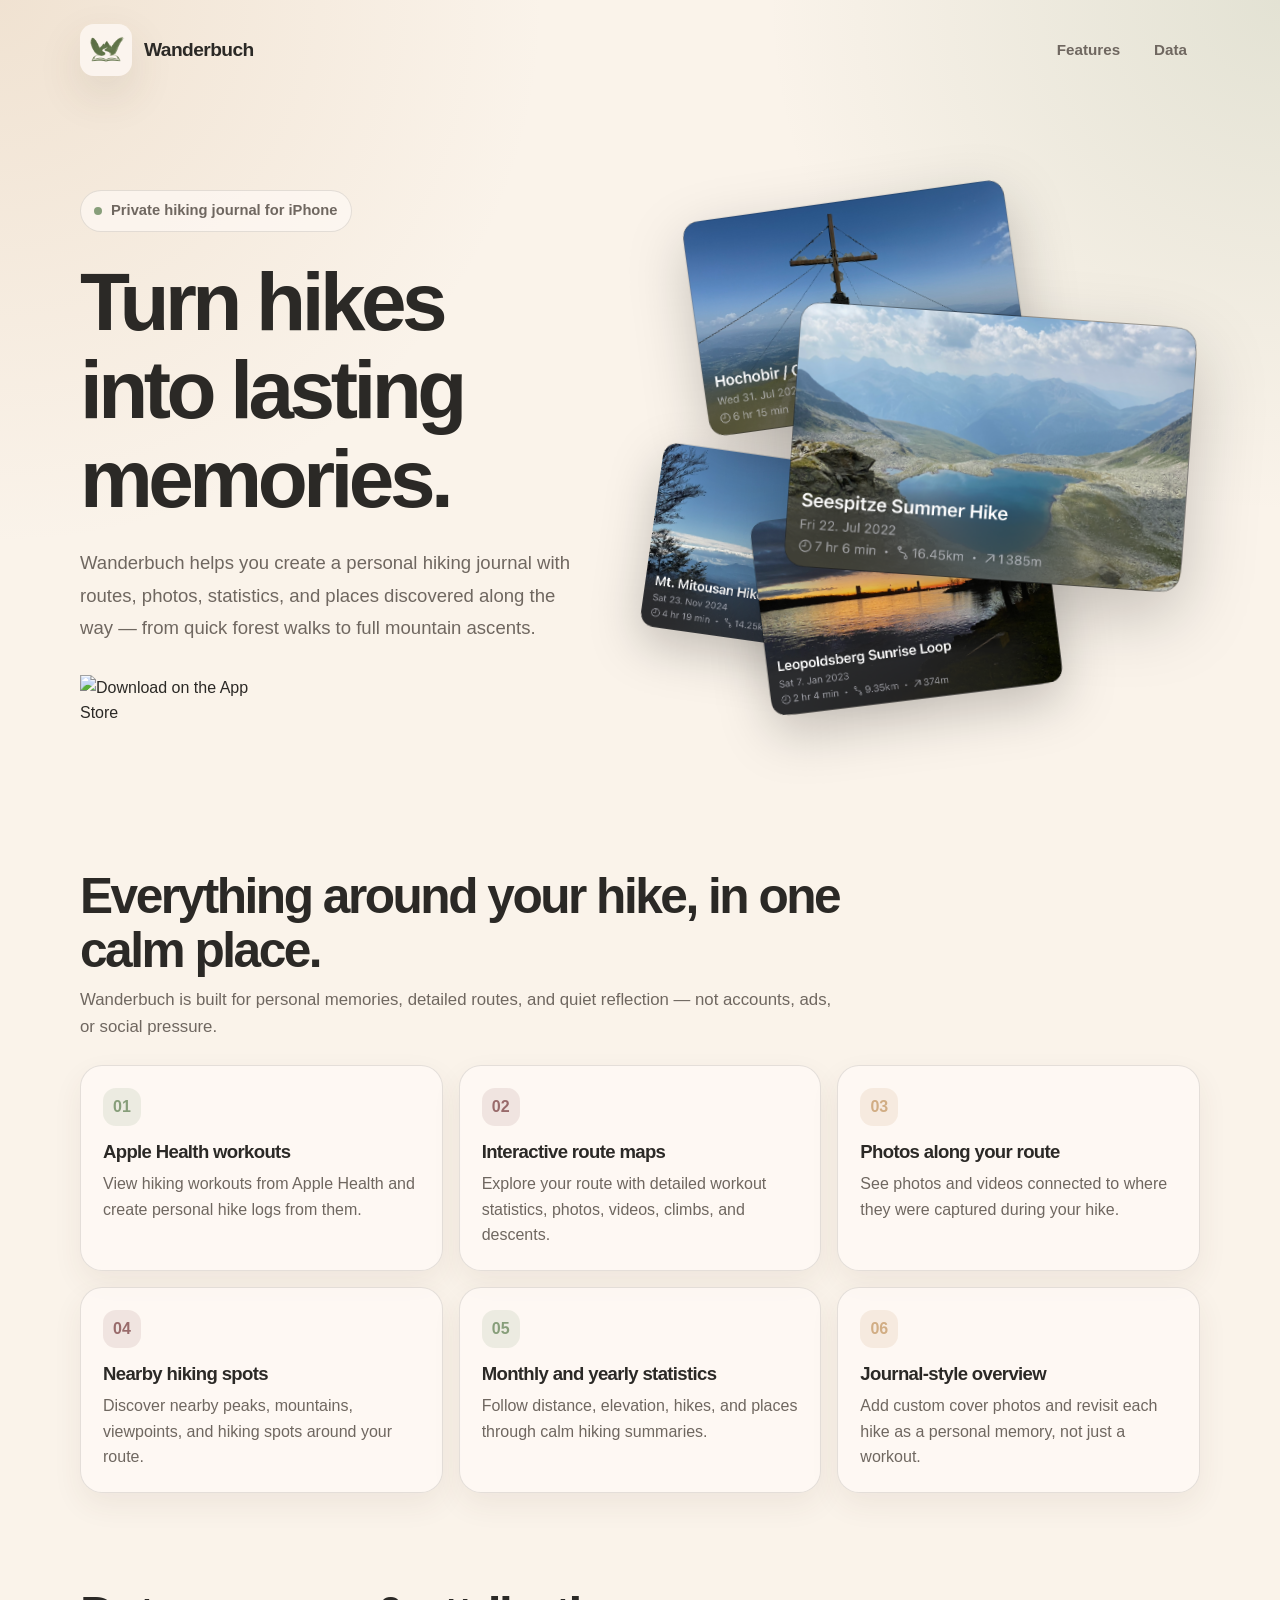
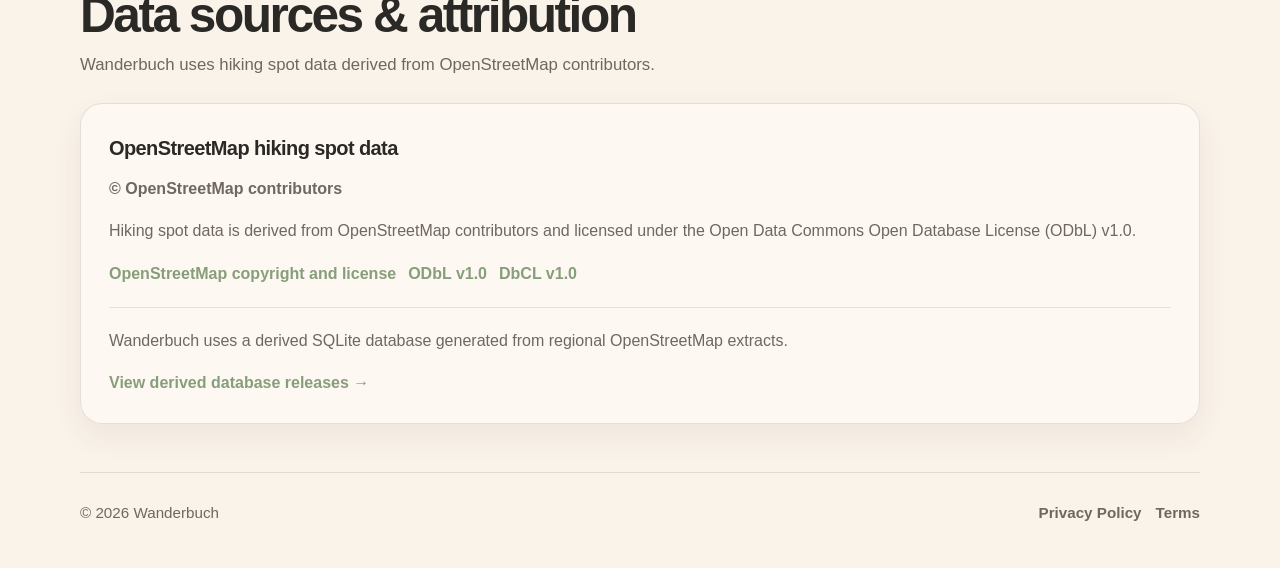
==== index.html @ 546d9553 "initial commit" ====
<!doctype html>
<html lang="en">
<head>
  <meta charset="utf-8" />

  <meta
    name="viewport"
    content="width=device-width, initial-scale=1"
  />

  <title>Wanderbuch</title>

  <meta
    name="description"
    content="Wanderbuch is a private hiking journal for routes, photos, places, and hiking statistics."
  />

  <meta
    name="theme-color"
    content="#FAF3EA"
  />

  <link
    rel="icon"
    type="image/png"
    href="assets/wb_logo.png"
  />
  <link rel="stylesheet" href="assets/shared.css" />
  <link rel="stylesheet" href="assets/index.css" />
</head>

<body>
  <div class="page">
    <header>
      <a
        class="brand"
        href="index.html"
        aria-label="Wanderbuch home"
      >
        <span class="brand-icon">
          <img
            src="assets/wb_logo.png"
            alt="Wanderbuch app icon"
          />
        </span>

        <span class="brand-name">
          Wanderbuch
        </span>
      </a>

      <nav aria-label="Main navigation">
        <a href="#features">
          Features
        </a>

        <a href="#data">
          Data
        </a>
      </nav>
    </header>

    <main>
      <section class="hero">
        <div>
          <div class="eyebrow">
            <span class="dot"></span>
            Private hiking journal for iPhone
          </div>

          <h1>
            Turn hikes into lasting memories.
          </h1>

          <p class="hero-text">
            Wanderbuch helps you create a personal hiking journal with
            routes, photos, statistics, and places discovered along
            the way — from quick forest walks to full mountain ascents.
          </p>

          <div class="actions">
            <a
              class="app-store-button"
              href="https://apps.apple.com/app/idYOUR_APP_ID"
              target="_blank"
              rel="noopener noreferrer"
              aria-label="Download Wanderbuch on the App Store"
            >
              <img
                src="https://tools.applemediaservices.com/api/badges/download-on-the-app-store/black/en-us?size=250x83"
                alt="Download on the App Store"
              />
            </a>
          </div>
        </div>

        <aside
          class="screenshot-stack"
          aria-label="Wanderbuch hike cards"
        >
          <img
            class="hike-screenshot screenshot-two"
            src="assets/hike-card-2.png"
            alt="Wanderbuch hike card"
          />

          <img
            class="hike-screenshot screenshot-four"
            src="assets/hike-card-4.png"
            alt="Wanderbuch hike card"
          />

          <img
            class="hike-screenshot screenshot-three"
            src="assets/hike-card-3.png"
            alt="Wanderbuch hike card"
          />

          <img
            class="hike-screenshot screenshot-one"
            src="assets/hike-card-1.png"
            alt="Wanderbuch hike card showing a mountain hike"
          />
        </aside>
      </section>

      <section id="features">
        <div class="section-header">
          <h2>
            Everything around your hike,
            in one calm place.
          </h2>

          <p>
            Wanderbuch is built for personal memories,
            detailed routes, and quiet reflection —
            not accounts, ads, or social pressure.
          </p>
        </div>

        <div class="features">
          <article class="feature">
            <div class="feature-label">
              01
            </div>

            <h3>
              Apple Health workouts
            </h3>

            <p>
              View hiking workouts from Apple Health
              and create personal hike logs from them.
            </p>
          </article>

          <article class="feature">
            <div class="feature-label">
              02
            </div>

            <h3>
              Interactive route maps
            </h3>

            <p>
              Explore your route with detailed workout
              statistics, photos, videos, climbs,
              and descents.
            </p>
          </article>

          <article class="feature">
            <div class="feature-label">
              03
            </div>

            <h3>
              Photos along your route
            </h3>

            <p>
              See photos and videos connected to where
              they were captured during your hike.
            </p>
          </article>

          <article class="feature">
            <div class="feature-label">
              04
            </div>

            <h3>
              Nearby hiking spots
            </h3>

            <p>
              Discover nearby peaks, mountains,
              viewpoints, and hiking spots around
              your route.
            </p>
          </article>

          <article class="feature">
            <div class="feature-label">
              05
            </div>

            <h3>
              Monthly and yearly statistics
            </h3>

            <p>
              Follow distance, elevation, hikes,
              and places through calm hiking summaries.
            </p>
          </article>

          <article class="feature">
            <div class="feature-label">
              06
            </div>

            <h3>
              Journal-style overview
            </h3>

            <p>
              Add custom cover photos and revisit each
              hike as a personal memory,
              not just a workout.
            </p>
          </article>
        </div>
      </section>

      <section id="data">
        <div class="section-header">
          <h2>
            Data sources & attribution
          </h2>

          <p>
            Wanderbuch uses hiking spot data derived
            from OpenStreetMap contributors.
          </p>
        </div>

        <div class="data-block">
          <h3>
            OpenStreetMap hiking spot data
          </h3>

          <p class="license-line">
            © OpenStreetMap contributors
          </p>

          <p>
            Hiking spot data is derived from OpenStreetMap
            contributors and licensed under the Open Data Commons
            Open Database License (ODbL) v1.0.
          </p>

          <div class="link-list">
            <a
              href="https://www.openstreetmap.org/copyright"
              target="_blank"
              rel="noopener noreferrer"
            >
              OpenStreetMap copyright and license
            </a>

            <a
              href="https://opendatacommons.org/licenses/odbl/1-0/"
              target="_blank"
              rel="noopener noreferrer"
            >
              ODbL v1.0
            </a>

            <a
              href="https://opendatacommons.org/licenses/dbcl/1-0/"
              target="_blank"
              rel="noopener noreferrer"
            >
              DbCL v1.0
            </a>
          </div>

          <div class="data-notice">
            <p>
              Wanderbuch uses a derived SQLite database generated
              from regional OpenStreetMap extracts.
            </p>

            <a
              class="text-link"
              href="https://github.com/mrumpelnik/osm-hikingspot-builder/releases"
              target="_blank"
              rel="noopener noreferrer"
            >
              View derived database releases →
            </a>
          </div>
        </div>
      </section>
    </main>

    <footer>
      <span>
        © 2026 Wanderbuch
      </span>

      <div class="footer-links">
        <a href="privacy.html">
          Privacy Policy
        </a>

        <a href="terms.html">
          Terms
        </a>
      </div>
    </footer>
  </div>
</body>
</html>
---- assets/shared.css ----
:root {
  --background: #FAF3EA;
  --card: #FFFAF7;
  --earth-green: #879E7A;
  --earth-brown: #996B6B;
  --earth-orange: #D1AD84;
  --text: #2B2926;
  --muted: #6F6760;
  --border: rgba(43, 41, 38, 0.12);
  --shadow: 0 18px 45px rgba(83, 63, 45, 0.12);
  --radius-lg: 22px;
}

@media (prefers-color-scheme: dark) {
  :root {
    --background: #202225;
    --card: #2E3033;
    --earth-green: #7D9470;
    --earth-brown: #8F7D61;
    --earth-orange: #C7A37A;
    --text: #F5EFE7;
    --muted: #C8BFB5;
    --border: rgba(245, 239, 231, 0.12);
    --shadow: 0 18px 45px rgba(0, 0, 0, 0.28);
  }
}

* {
  box-sizing: border-box;
}

body {
  margin: 0;
  font-family: -apple-system, BlinkMacSystemFont, "SF Pro Display", "Segoe UI", sans-serif;
  background:
    radial-gradient(circle at top left, rgba(209, 173, 132, 0.24), transparent 34rem),
    radial-gradient(circle at top right, rgba(135, 158, 122, 0.20), transparent 32rem),
    var(--background);
  color: var(--text);
}

a {
  color: inherit;
}

header {
  display: flex;
  align-items: center;
  justify-content: space-between;
  gap: 20px;
  padding: 24px 0;
}

.brand {
  display: flex;
  align-items: center;
  gap: 12px;
  text-decoration: none;
}

.brand-icon {
  width: 52px;
  height: 52px;
  display: grid;
  place-items: center;
  border-radius: 14px;
  background: rgba(255, 250, 247, 0.72);
  box-shadow: var(--shadow);
  overflow: hidden;
}

.brand-icon img {
  width: 100%;
  height: 100%;
  object-fit: contain;
  transform: scale(1.26);
  display: block;
}

.brand-name {
  font-size: 1.2rem;
  font-weight: 750;
  letter-spacing: -0.03em;
}

nav a {
  padding: 9px 13px;
  border-radius: 999px;
  color: var(--muted);
  text-decoration: none;
  font-weight: 600;
  font-size: 0.95rem;
}

nav a:hover {
  background: rgba(135, 158, 122, 0.14);
  color: var(--text);
}

footer {
  display: flex;
  justify-content: space-between;
  align-items: center;
  gap: 16px;
  padding: 28px 0 42px;
  border-top: 1px solid var(--border);
  color: var(--muted);
  font-size: 0.95rem;
}

.footer-links {
  display: flex;
  gap: 14px;
  flex-wrap: wrap;
}

.footer-links a {
  color: var(--muted);
  text-decoration: none;
  font-weight: 600;
}

.footer-links a:hover {
  color: var(--text);
}

@media (prefers-color-scheme: dark) {
  .brand-icon {
    background: rgba(46, 48, 51, 0.72);
  }
}

@media (max-width: 640px) {
  footer {
    flex-direction: column;
    align-items: flex-start;
  }
}
---- assets/index.css ----
html {
  scroll-behavior: smooth;
}

body {
  line-height: 1.6;
}

.page {
  width: min(1120px, calc(100% - 32px));
  margin: 0 auto;
}

nav {
  display: flex;
  gap: 8px;
  align-items: center;
}

.hero {
  display: grid;
  grid-template-columns: 0.95fr 1.05fr;
  gap: 56px;
  align-items: center;
  min-height: 720px;
  padding: 58px 0 64px;
}

.eyebrow {
  display: inline-flex;
  align-items: center;
  gap: 9px;
  padding: 8px 13px;
  border: 1px solid var(--border);
  border-radius: 999px;
  background: rgba(255, 250, 247, 0.62);
  color: var(--muted);
  font-size: 0.92rem;
  font-weight: 650;
}

.dot {
  width: 8px;
  height: 8px;
  border-radius: 999px;
  background: var(--earth-green);
}

h1 {
  max-width: 720px;
  margin: 26px 0 24px;
  font-size: clamp(3rem, 6.4vw, 5.35rem);
  line-height: 1.08;
  letter-spacing: -0.055em;
  font-weight: 800;
}

.hero-text {
  max-width: 620px;
  margin: 0;
  color: var(--muted);
  font-size: 1.16rem;
  line-height: 1.75;
}

.actions {
  display: flex;
  flex-wrap: wrap;
  gap: 12px;
  margin-top: 30px;
}

.app-store-button {
  display: inline-flex;
  align-items: center;
  justify-content: center;
  text-decoration: none;
  transition: transform 160ms ease;
}

.app-store-button:hover {
  transform: translateY(-2px);
}

.app-store-button img {
  width: 170px;
  height: auto;
  display: block;
}

.screenshot-stack {
  position: relative;
  width: 100%;
  min-height: 600px;
  background: transparent;
  isolation: isolate;
}

.hike-screenshot {
  position: absolute;
  display: block;
  width: min(75%, 500px);
  height: auto;
  object-fit: contain;
  background: transparent;
  opacity: 1;
  filter: drop-shadow(0 24px 34px rgba(0, 0, 0, 0.22));
  transform-origin: center center;
  user-select: none;
  -webkit-user-drag: none;
}

.screenshot-one {
  z-index: 5;
  right: 0%;
  top: 25%;
  transform: rotate(4deg) scale(1.03);
}

.screenshot-two {
  z-index: 3;
  right: 24%;
  top: 2%;
  transform: rotate(-8deg) scale(0.84);
}

.screenshot-three {
  z-index: 4;
  right: 15%;
  top: 51%;
  transform: rotate(-7deg) scale(0.76);
}

.screenshot-four {
  z-index: 2;
  right: 36%;
  top: 43%;
  transform: rotate(8deg) scale(0.72);
}

section {
  padding: 48px 0;
}

.section-header {
  max-width: 760px;
  margin-bottom: 24px;
}

.section-header h2 {
  margin: 0 0 10px;
  font-size: clamp(2rem, 4vw, 3.1rem);
  line-height: 1.08;
  letter-spacing: -0.05em;
}

.section-header p {
  margin: 0;
  color: var(--muted);
  font-size: 1.05rem;
}

.features {
  display: grid;
  grid-template-columns: repeat(3, 1fr);
  gap: 16px;
}

.feature {
  padding: 22px;
  border-radius: var(--radius-lg);
  background: rgba(255, 250, 247, 0.72);
  border: 1px solid var(--border);
  box-shadow: 0 12px 30px rgba(83, 63, 45, 0.07);
}

.feature-label {
  width: 38px;
  height: 38px;
  display: grid;
  place-items: center;
  margin-bottom: 14px;
  border-radius: 13px;
  background: rgba(135, 158, 122, 0.15);
  color: var(--earth-green);
  font-weight: 800;
}

.feature:nth-child(2n) .feature-label {
  background: rgba(153, 107, 107, 0.14);
  color: var(--earth-brown);
}

.feature:nth-child(3n) .feature-label {
  background: rgba(209, 173, 132, 0.18);
  color: var(--earth-orange);
}

.feature h3 {
  margin: 0 0 8px;
  font-size: 1.16rem;
  line-height: 1.25;
  letter-spacing: -0.035em;
}

.feature p {
  margin: 0;
  color: var(--muted);
}

.data-block {
  padding: 28px;
  border-radius: var(--radius-lg);
  background: rgba(255, 250, 247, 0.72);
  border: 1px solid var(--border);
  box-shadow: 0 12px 30px rgba(83, 63, 45, 0.07);
}

.data-block h3 {
  margin: 0 0 12px;
  font-size: 1.25rem;
  letter-spacing: -0.03em;
}

.data-block p {
  margin: 0 0 16px;
  color: var(--muted);
}

.data-notice {
  margin-top: 20px;
  padding-top: 20px;
  border-top: 1px solid var(--border);
}

.license-line {
  font-weight: 650;
  color: var(--text);
}

.link-list {
  display: flex;
  flex-wrap: wrap;
  gap: 12px;
  margin-top: 18px;
}

.link-list a,
.text-link {
  color: var(--earth-green);
  text-decoration: none;
  font-weight: 700;
}

.link-list a:hover,
.text-link:hover {
  opacity: 0.8;
}

@media (prefers-color-scheme: dark) {
  .eyebrow,
  .feature,
  .data-block {
    background: rgba(46, 48, 51, 0.72);
  }
}

@media (max-width: 900px) {
  .hero {
    grid-template-columns: 1fr;
    min-height: auto;
    padding-top: 38px;
  }

  .screenshot-stack {
    min-height: 560px;
  }

  .features {
    grid-template-columns: repeat(2, 1fr);
  }
}

@media (max-width: 640px) {
  .page {
    width: min(100% - 24px, 1080px);
  }

  header {
    align-items: flex-start;
  }

  nav {
    display: none;
  }

  h1 {
    font-size: clamp(3rem, 14vw, 4.4rem);
    line-height: 1.06;
  }

  .hero {
    gap: 32px;
  }

  .screenshot-stack {
    min-height: 460px;
  }

  .hike-screenshot {
    width: 82%;
  }

  .screenshot-one {
    right: 0%;
    top: 22%;
    transform: rotate(4deg) scale(1);
  }

  .screenshot-two {
    right: 22%;
    top: 4%;
    transform: rotate(-8deg) scale(0.82);
  }

  .screenshot-three {
    right: 10%;
    top: 49%;
    transform: rotate(-7deg) scale(0.74);
  }

  .screenshot-four {
    right: 33%;
    top: 43%;
    transform: rotate(8deg) scale(0.7);
  }

  .features {
    grid-template-columns: 1fr;
  }
}
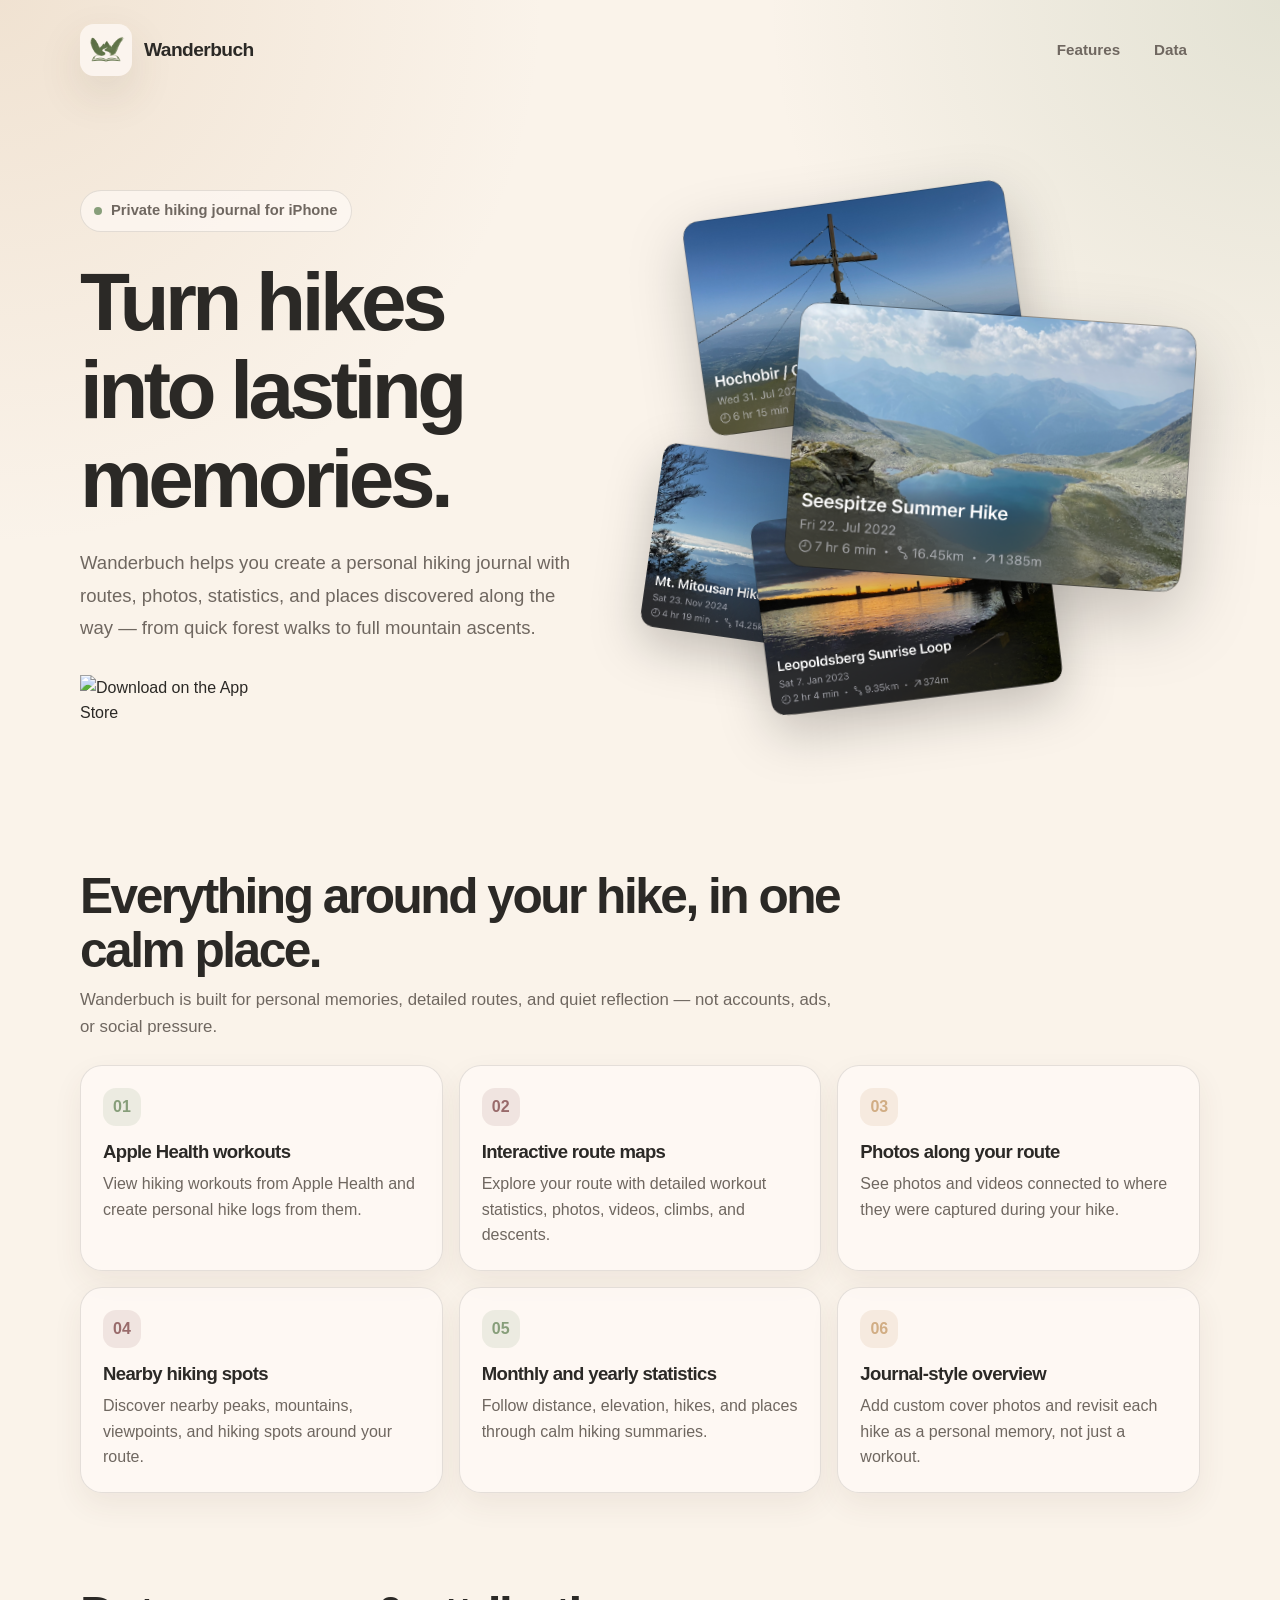
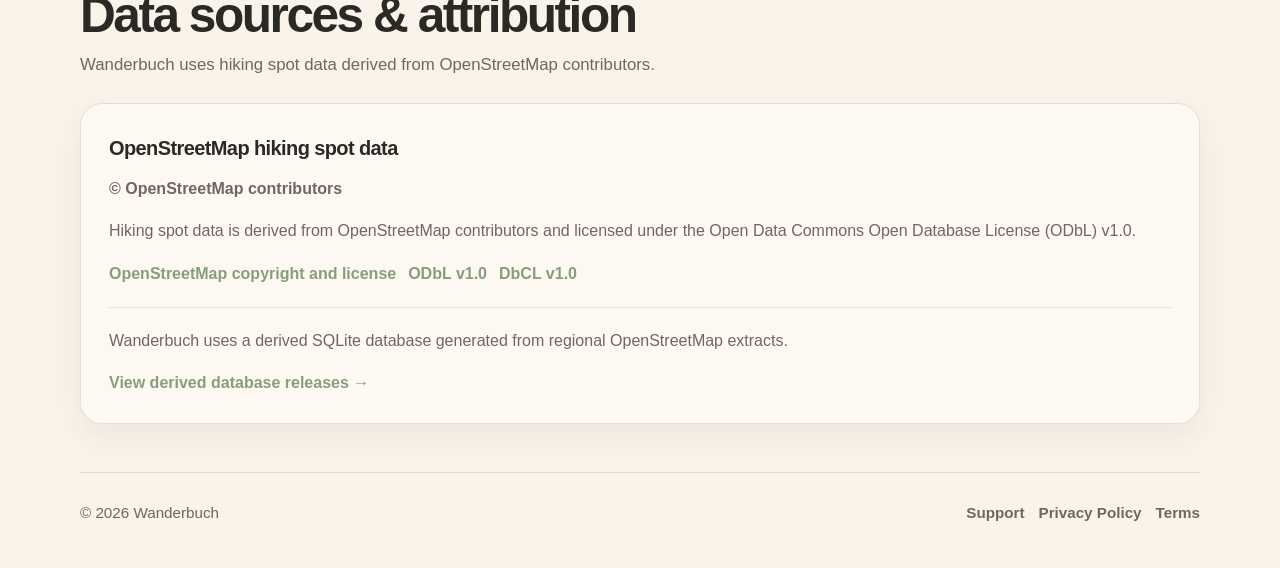
==== commit 15a38fb4: "Add support page" ====
--- a/index.html
+++ b/index.html
@@ -312,6 +312,10 @@
       </span>
 
       <div class="footer-links">
+        <a href="support.html">
+          Support
+        </a>
+
         <a href="privacy.html">
           Privacy Policy
         </a>
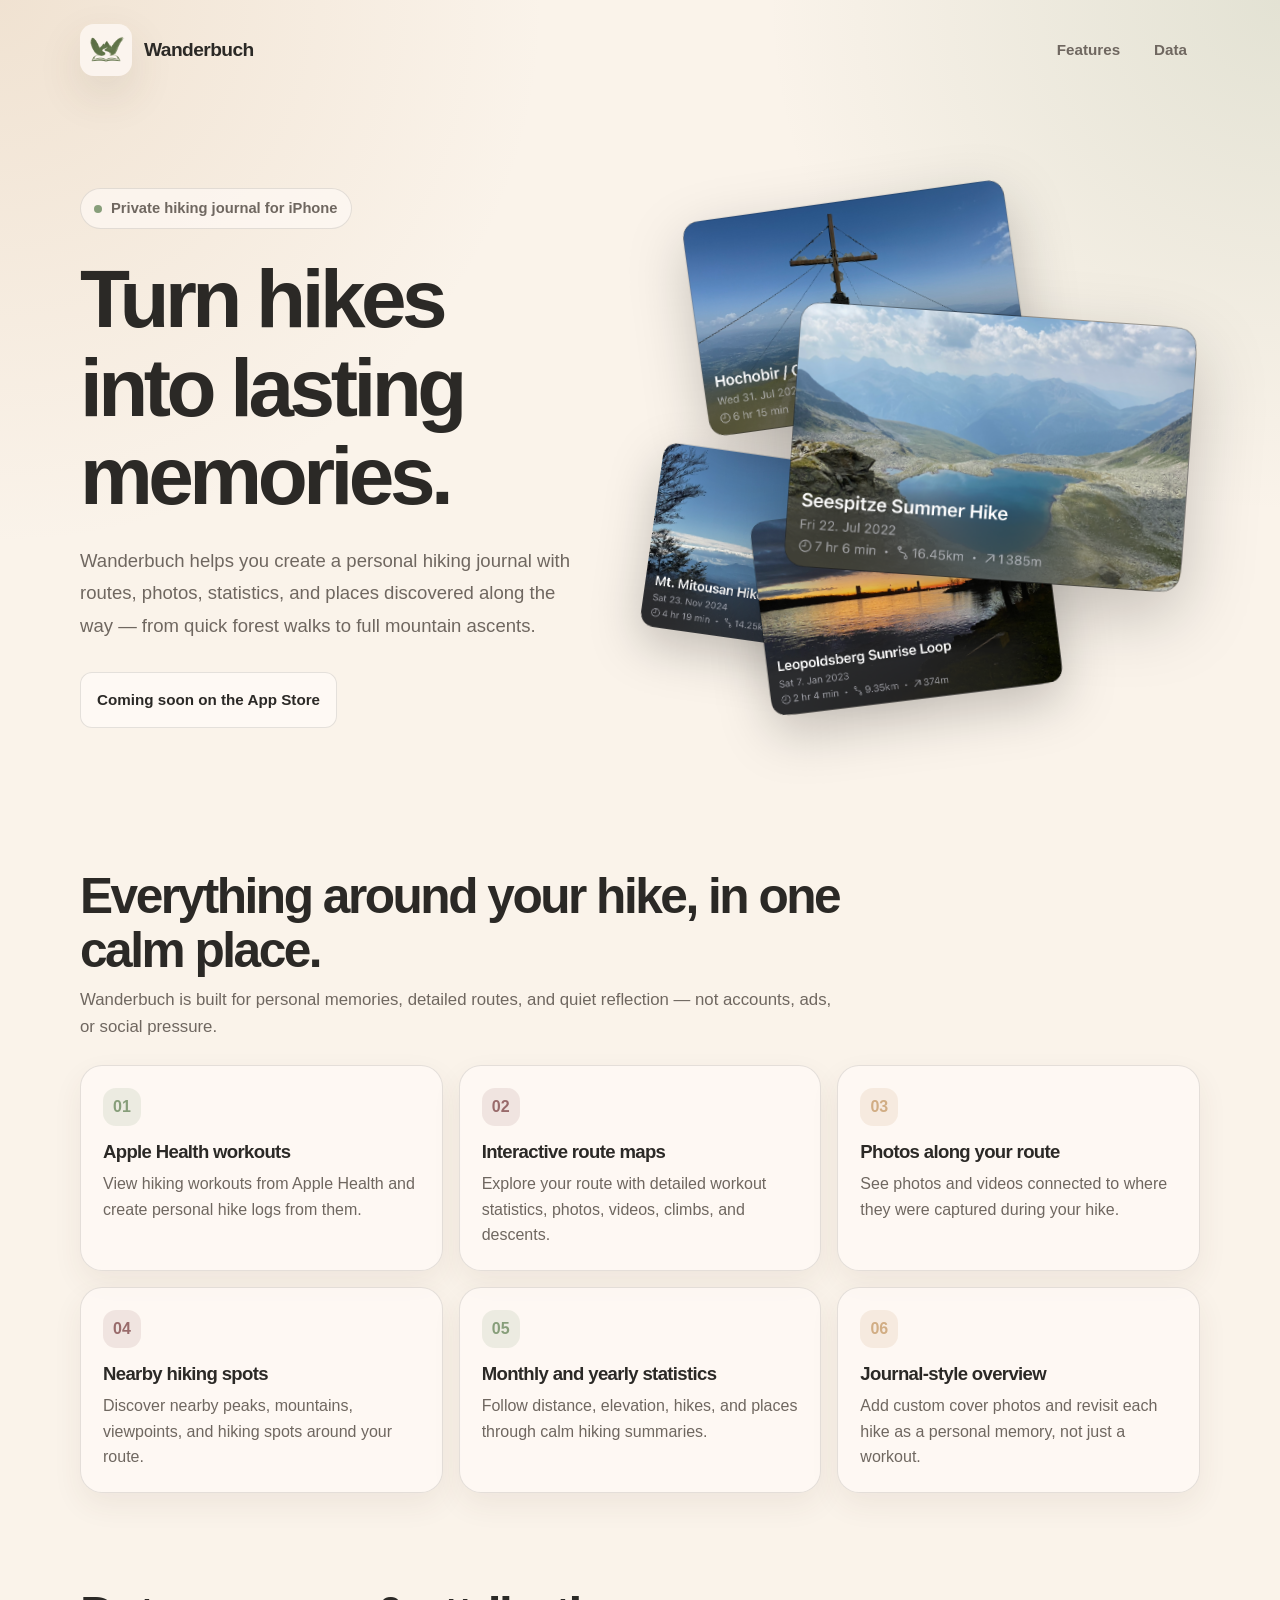
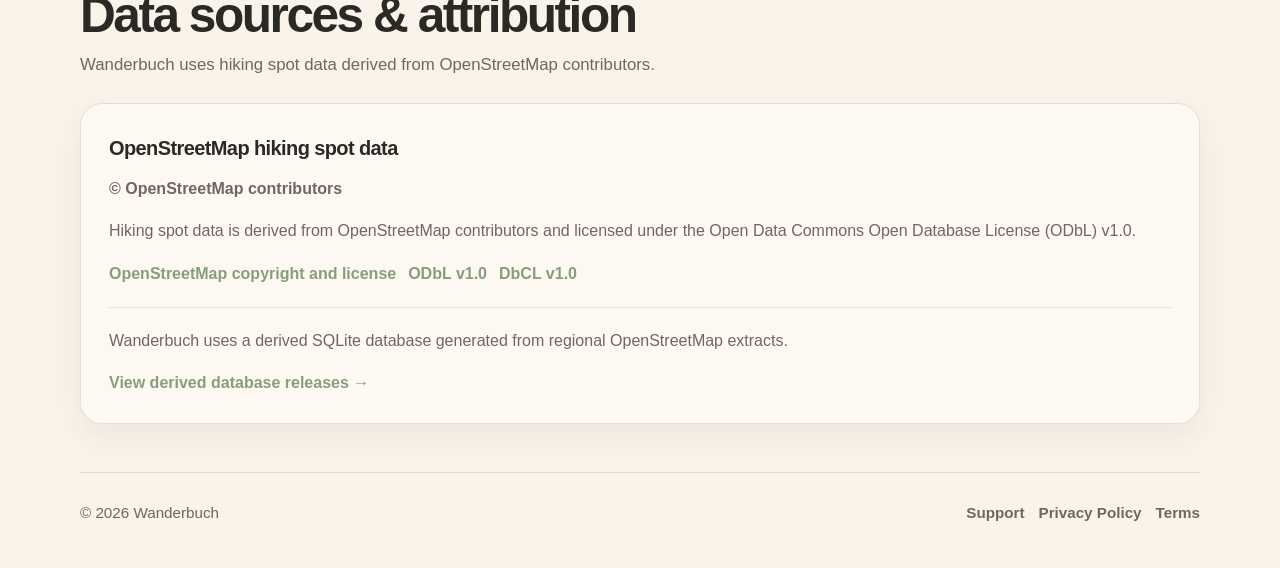
==== commit 67e4002f: "Replace AppStore widget with comming soon placeholder" ====
--- a/index.html
+++ b/index.html
@@ -79,18 +79,13 @@
           </p>
 
           <div class="actions">
-            <a
-              class="app-store-button"
-              href="https://apps.apple.com/app/idYOUR_APP_ID"
-              target="_blank"
-              rel="noopener noreferrer"
-              aria-label="Download Wanderbuch on the App Store"
-            >
-              <img
-                src="https://tools.applemediaservices.com/api/badges/download-on-the-app-store/black/en-us?size=250x83"
-                alt="Download on the App Store"
-              />
-            </a>
+            <!-- Replace this placeholder with the official App Store badge link once the app is live on App Store. -->
+            <span
+              class="coming-soon-badge"
+              aria-label="Wanderbuch App Store release coming soon"
+            >
+              Coming soon on the App Store
+            </span>
           </div>
         </div>
 
--- a/assets/index.css
+++ b/assets/index.css
@@ -86,6 +86,21 @@
   width: 170px;
   height: auto;
   display: block;
+}
+
+/* Temporary placeholder until App Store URL is available; then restore .app-store-button badge markup in index.html. */
+.coming-soon-badge {
+  display: inline-flex;
+  align-items: center;
+  justify-content: center;
+  min-height: 56px;
+  padding: 0 16px;
+  border-radius: 12px;
+  border: 1px solid var(--border);
+  background: rgba(255, 250, 247, 0.8);
+  color: var(--text);
+  font-weight: 650;
+  font-size: 0.95rem;
 }
 
 .screenshot-stack {
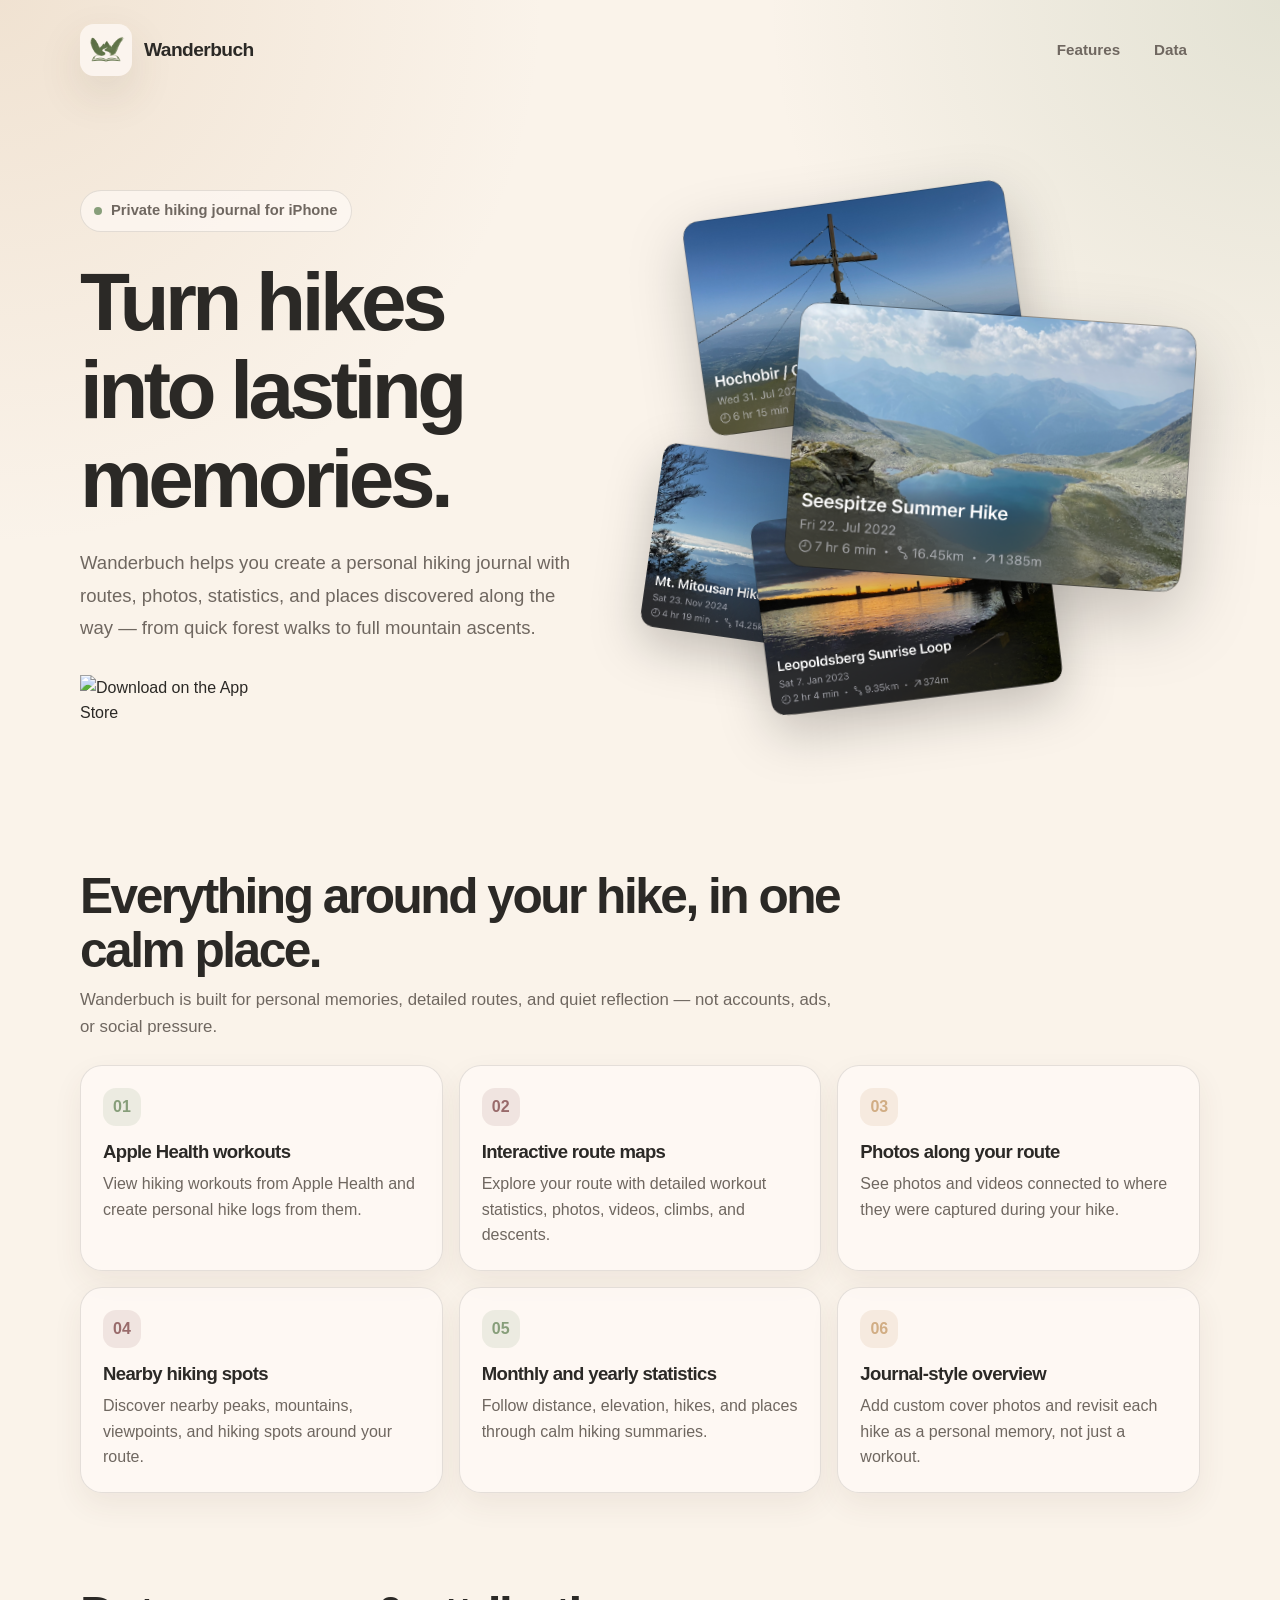
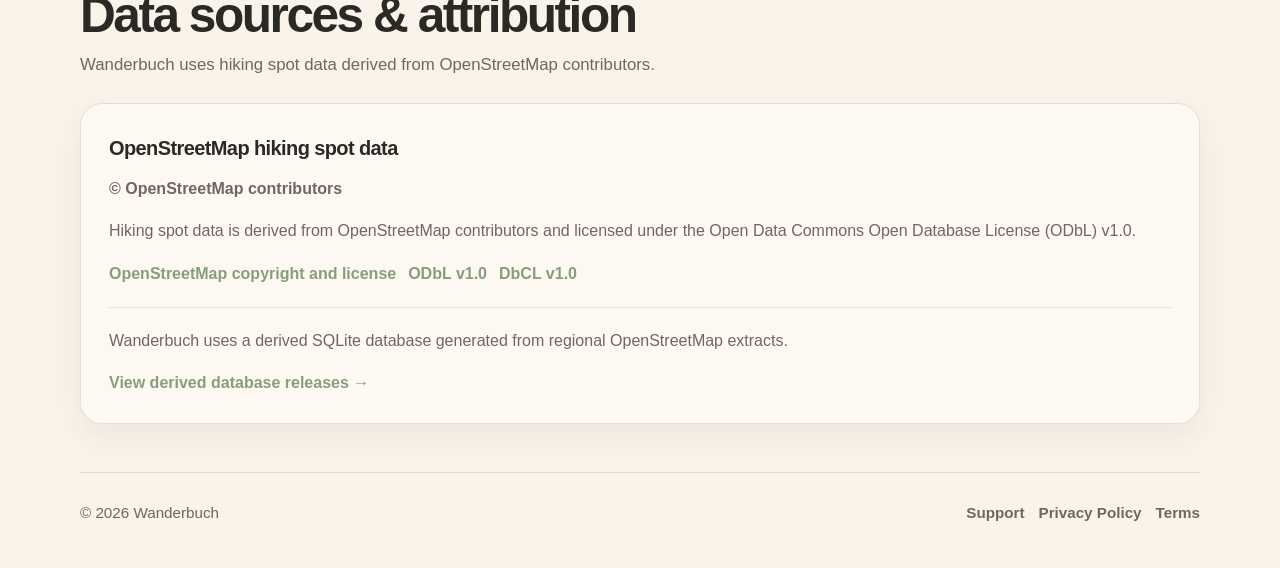
==== commit bf33ee74: "Add AppStore link" ====
--- a/index.html
+++ b/index.html
@@ -79,13 +79,18 @@
           </p>
 
           <div class="actions">
-            <!-- Replace this placeholder with the official App Store badge link once the app is live on App Store. -->
-            <span
-              class="coming-soon-badge"
-              aria-label="Wanderbuch App Store release coming soon"
-            >
-              Coming soon on the App Store
-            </span>
+            <a
+              class="app-store-button"
+              href="https://apps.apple.com/app/wanderbuch/id6770430918"
+              target="_blank"
+              rel="noopener noreferrer"
+              aria-label="Download Wanderbuch on the App Store"
+            >
+              <img
+                src="https://tools.applemediaservices.com/api/badges/download-on-the-app-store/black/en-us?size=250x83"
+                alt="Download on the App Store"
+              />
+            </a>
           </div>
         </div>
 
--- a/assets/index.css
+++ b/assets/index.css
@@ -86,21 +86,6 @@
   width: 170px;
   height: auto;
   display: block;
-}
-
-/* Temporary placeholder until App Store URL is available; then restore .app-store-button badge markup in index.html. */
-.coming-soon-badge {
-  display: inline-flex;
-  align-items: center;
-  justify-content: center;
-  min-height: 56px;
-  padding: 0 16px;
-  border-radius: 12px;
-  border: 1px solid var(--border);
-  background: rgba(255, 250, 247, 0.8);
-  color: var(--text);
-  font-weight: 650;
-  font-size: 0.95rem;
 }
 
 .screenshot-stack {
